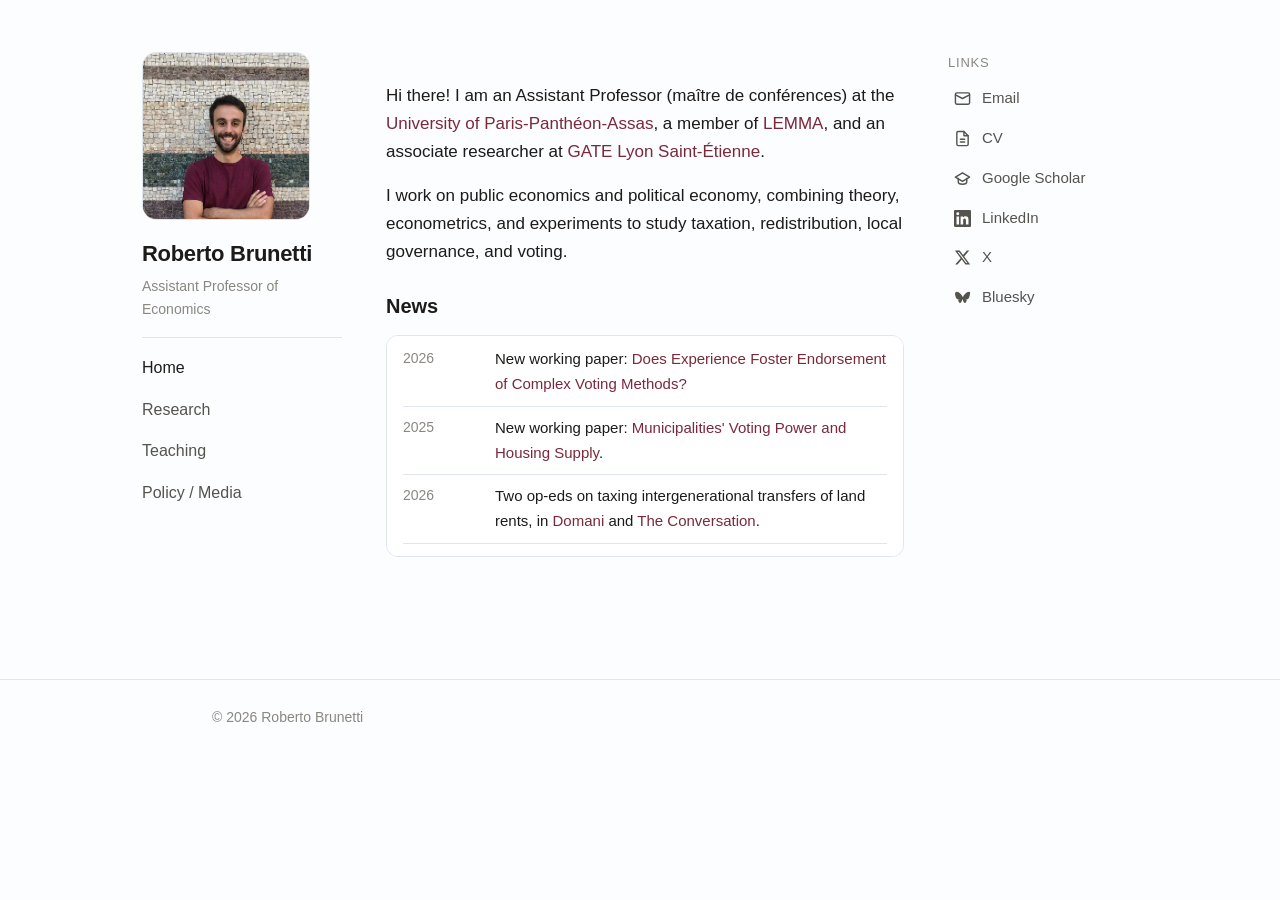
==== index.html @ aec96b2c "Round-square profile photo, 'Hi there!' greeting, refined lambda favicon Co-Authored-By: Claude Opus" ====
<!DOCTYPE html>
<html lang="en">
<head>
  <meta charset="UTF-8" />
  <meta name="viewport" content="width=device-width, initial-scale=1.0" />
  <!-- Google tag (gtag.js) -->
  <script async src="https://www.googletagmanager.com/gtag/js?id=G-P86D275VTE"></script>
  <script>
    window.dataLayer = window.dataLayer || [];
    function gtag(){dataLayer.push(arguments);}
    gtag('js', new Date());
    gtag('config', 'G-P86D275VTE');
  </script>
  <title>Roberto Brunetti — Economist</title>
  <meta name="description" content="Roberto Brunetti is an Assistant Professor of Economics at the University of Paris-Panthéon-Assas, working on public economics and political economy." />
  <meta name="author" content="Roberto Brunetti" />
  <meta property="og:title" content="Roberto Brunetti — Economist" />
  <meta property="og:description" content="Public economics and political economy: taxation, redistribution, local governance, and voting." />
  <meta property="og:type" content="website" />
  <link rel="icon" href="data:image/svg+xml,<svg xmlns='http://www.w3.org/2000/svg' viewBox='0 0 32 32'><path d='M20 4 L6 29 M13.5 12 L27 29' stroke='%23b23a52' stroke-width='5' stroke-linecap='round' stroke-linejoin='round' fill='none'/></svg>" />
  <link rel="stylesheet" href="assets/css/style.css?v=11" />
</head>
<body>
  <main class="home">
    <!-- ===== left: photo + navigation ===== -->
    <aside class="home-left">
      <div class="hero-photo">
        <img src="assets/img/profile.jpg" alt="Roberto Brunetti"
             onerror="this.parentElement.style.display='none'" />
      </div>
      <h1>Roberto Brunetti</h1>
      <p class="role">Assistant Professor of Economics</p>
      <nav class="home-nav">
        <a href="index.html" class="active">Home</a>
        <a href="research.html">Research</a>
        <a href="teaching.html">Teaching</a>
        <a href="policy.html">Policy / Media</a>
      </nav>
    </aside>

    <!-- ===== center: intro + news ===== -->
    <section class="home-center">
      <div class="intro">
        <p class="lead">Hi there! I am an Assistant Professor (maître de conférences) at the <a href="https://www.assas-universite.fr/fr" target="_blank" rel="noopener">University of Paris-Panthéon-Assas</a>, a member of <a href="https://lemma.assas-universite.fr/fr" target="_blank" rel="noopener">LEMMA</a>, and an associate researcher at <a href="https://www.gate.cnrs.fr/" target="_blank" rel="noopener">GATE Lyon Saint-Étienne</a>.</p>
        <p class="lead" style="margin-bottom:0;">I work on public economics and political economy, combining theory, econometrics, and experiments to study taxation, redistribution, local governance, and voting.</p>
      </div>

      <h2>News</h2>
      <div class="news-box">
        <ul class="news">
          <li><span class="date">2026</span><span>New working paper: <a href="https://papers.ssrn.com/sol3/papers.cfm?abstract_id=7101008" target="_blank" rel="noopener">Does Experience Foster Endorsement of Complex Voting Methods?</a></span></li>
          <li><span class="date">2025</span><span>New working paper: <a href="https://hal.science/hal-05642466" target="_blank" rel="noopener">Municipalities' Voting Power and Housing Supply</a>.</span></li>
          <li><span class="date">2026</span><span>Two op-eds on taxing intergenerational transfers of land rents, in <a href="https://www.editorialedomani.it/economia/tassare-successione-suolo-urbano-soluzione-nostri-piedi--p7pt1exl" target="_blank" rel="noopener">Domani</a> and <a href="https://theconversation.com/reduction-de-la-dette-publique-la-solution-pourrait-se-trouver-sous-nos-pieds-283218" target="_blank" rel="noopener">The Conversation</a>.</span></li>
          <li><span class="date">2026</span><span><a href="https://drive.google.com/file/d/1YlqsoiDjfmEGi_3gS3_R8PQSKRM_npho/view?usp=sharing" target="_blank" rel="noopener">Land, Wealth, and Taxation</a> (with C. Gaigné and F. Moizeau) accepted at <em>AEJ: Microeconomics</em>.</span></li>
          <li><span class="date">2026</span><span><a href="https://onlinelibrary.wiley.com/doi/full/10.1111/ecca.70043" target="_blank" rel="noopener">Representative policymakers?</a> (with M. Pourieux) accepted at <em>Economica</em>.</span></li>
          <li><span class="date">2025</span><span>Presented <em>Merit, Environmental Externalities, and Redistribution: An Experiment</em> at the ASFEE conference in Lille.</span></li>
          <li><span class="date">2025</span><span><a href="https://link.springer.com/article/10.1007/s11127-025-01344-8" target="_blank" rel="noopener">How people understand voting rules</a> published in <em>Public Choice</em>.</span></li>
          <li><span class="date">2025</span><span>Policy brief <a href="https://ipsp.org/ressources/policy-brief-2/" target="_blank" rel="noopener">What do people value in equality?</a> on the International Panel on Social Progress website.</span></li>
          <li><span class="date">2024</span><span>The CONDORCET project on voting methods was selected by PEPR Maths-Vives.</span></li>
        </ul>
      </div>
    </section>

    <!-- ===== right: links ===== -->
    <aside class="home-right">
      <p class="links-label">Links</p>
      <nav class="side-links">
        <a href="mailto:roberto.brunetti@assas-universite.fr">
          <svg viewBox="0 0 24 24" fill="none" stroke="currentColor" stroke-width="2" stroke-linecap="round" stroke-linejoin="round"><rect x="2" y="4" width="20" height="16" rx="2"/><path d="m22 7-10 5L2 7"/></svg>
          Email
        </a>
        <a href="CV/CV.pdf" target="_blank" rel="noopener">
          <svg viewBox="0 0 24 24" fill="none" stroke="currentColor" stroke-width="2" stroke-linecap="round" stroke-linejoin="round"><path d="M14 2H6a2 2 0 0 0-2 2v16a2 2 0 0 0 2 2h12a2 2 0 0 0 2-2V8z"/><path d="M14 2v6h6M9 13h6M9 17h6"/></svg>
          CV
        </a>
        <a href="https://scholar.google.com/citations?user=bw_A_UkAAAAJ&hl=fr&oi=ao" target="_blank" rel="noopener">
          <svg viewBox="0 0 24 24" fill="none" stroke="currentColor" stroke-width="2" stroke-linecap="round" stroke-linejoin="round"><path d="M22 10 12 4 2 10l10 6 10-6Z"/><path d="M6 12v5c0 1.5 2.7 3 6 3s6-1.5 6-3v-5"/></svg>
          Google Scholar
        </a>
        <a href="https://fr.linkedin.com/in/roberto-brunetti-56039119a" target="_blank" rel="noopener">
          <svg viewBox="0 0 24 24" fill="currentColor"><path d="M20.45 20.45h-3.56v-5.57c0-1.33-.02-3.04-1.85-3.04-1.85 0-2.13 1.45-2.13 2.94v5.67H9.35V9h3.41v1.56h.05c.48-.9 1.64-1.85 3.37-1.85 3.6 0 4.27 2.37 4.27 5.46v6.28zM5.34 7.43a2.06 2.06 0 1 1 0-4.12 2.06 2.06 0 0 1 0 4.12zM7.12 20.45H3.56V9h3.56v11.45zM22.22 0H1.77C.79 0 0 .77 0 1.73v20.54C0 23.22.79 24 1.77 24h20.45c.98 0 1.78-.78 1.78-1.73V1.73C24 .77 23.2 0 22.22 0z"/></svg>
          LinkedIn
        </a>
        <a href="https://x.com/R_Brunetti_94" target="_blank" rel="noopener">
          <svg viewBox="0 0 24 24" fill="currentColor"><path d="M18.244 2.25h3.308l-7.227 8.26 8.502 11.24H16.17l-5.214-6.817L4.99 21.75H1.68l7.73-8.835L1.254 2.25H8.08l4.713 6.231zm-1.161 17.52h1.833L7.084 4.126H5.117z"/></svg>
          X
        </a>
        <a href="https://bsky.app/profile/robertobrunetti.bsky.social" target="_blank" rel="noopener">
          <svg viewBox="0 0 24 24" fill="currentColor"><path d="M12 10.8C10.7 8.4 7.2 4 4 4 2.5 4 1.5 5 1.5 7.2c0 2.3 1.3 5.3 2 6.2.8 1 1.8 1.4 3 1.4.7 0 1.2-.1 1.6-.2-.4.1-3.5.9-1.1 4 2.1 2.7 3.7-.8 4-1.7l1-2.9 1 2.9c.3.9 1.9 4.4 4 1.7 2.4-3.1-.7-3.9-1.1-4 .4.1.9.2 1.6.2 1.2 0 2.2-.4 3-1.4.7-.9 2-3.9 2-6.2C23.5 5 22.5 4 21 4c-3.2 0-6.7 4.4-8 6.8z"/></svg>
          Bluesky
        </a>
      </nav>
    </aside>
  </main>

  <footer class="site-footer">
    <div class="container" style="display:flex; justify-content:space-between; width:100%; flex-wrap:wrap; gap:10px;">
      <span>© 2026 Roberto Brunetti</span>
    </div>
  </footer>
</body>
</html>
---- assets/css/style.css ----
/* ============================================================
   Roberto Brunetti — academic website
   Design tokens + base styles.
   ============================================================ */

:root {
  --max-width: 900px;

  /* light theme */
  --bg: #fcfdff;            /* barely-there cool blue */
  --surface: #ffffff;
  --text: #1c1b19;
  --text-secondary: #55534e;
  --text-muted: #8a8780;
  --border: #e1e6ee;
  --border-strong: #ccd3df;
  --accent: #8a2f43;        /* burgundy */
  --accent-bg: #f6e9ed;
  --accent-text: #7a293b;

  --radius: 10px;
  --font-sans: -apple-system, BlinkMacSystemFont, "Segoe UI", Roboto, Helvetica, Arial, sans-serif;
  --font-serif: Georgia, "Times New Roman", serif;
}

* { box-sizing: border-box; }

html { scroll-behavior: smooth; }

body {
  margin: 0;
  background: var(--bg);
  color: var(--text);
  font-family: var(--font-sans);
  font-size: 17px;
  line-height: 1.65;
  -webkit-font-smoothing: antialiased;
  text-rendering: optimizeLegibility;
}

a { color: var(--accent-text); text-decoration: none; }
a:hover { font-style: italic; }

.container {
  max-width: var(--max-width);
  margin: 0 auto;
  padding: 0 22px;
}

/* ---------- header / nav ---------- */
.site-header {
  border-bottom: 1px solid var(--border);
  background: color-mix(in srgb, var(--bg) 85%, transparent);
  position: sticky;
  top: 0;
  z-index: 10;
  backdrop-filter: saturate(1.2) blur(8px);
}
.nav {
  display: flex;
  align-items: center;
  justify-content: space-between;
  gap: 8px 16px;
  flex-wrap: wrap;
  min-height: 58px;
}
.nav-brand { font-weight: 600; font-size: 16px; color: var(--text); }
.nav-brand:hover { text-decoration: none; }
.nav-links { display: flex; align-items: center; flex-wrap: wrap; gap: 4px; }
.nav-links a {
  color: var(--text-secondary);
  padding: 6px 11px;
  border-radius: var(--radius);
  font-size: 15px;
}
.nav-links a:hover { color: var(--text); background: var(--surface); text-decoration: none; }
.nav-links a.active { color: var(--text); font-weight: 500; }

/* ---------- home layout: sidebar + content ---------- */
.layout {
  display: grid;
  grid-template-columns: 205px 1fr;
  gap: 46px;
  align-items: start;
  padding-top: 44px;
}
.sidebar { position: sticky; top: 78px; }

.hero-photo {
  width: 178px; height: 178px;
  border-radius: 14px;
  overflow: hidden;
  border: 1px solid var(--border);
  background: var(--accent-bg);
  margin-bottom: 18px;
  transform: translateZ(0);
  isolation: isolate;
}
.hero-photo img {
  display: block;
  width: 100%; height: 100%;
  object-fit: cover;
  object-position: 50% 0%;
  transform: translateX(-3px) scale(1.85);
  transform-origin: 50% 36%;
}

.sidebar h1 { margin: 0 0 5px; font-size: 23px; font-weight: 600; letter-spacing: -0.3px; }
.role { margin: 0 0 3px; font-size: 16px; color: var(--text-secondary); }
.affil { margin: 0; font-size: 14px; color: var(--text-muted); line-height: 1.5; }
.lead { margin: 0 0 16px; font-size: 17px; }

.side-links {
  display: flex; flex-direction: column; gap: 1px;
  margin-top: 18px;
  border-top: 1px solid var(--border);
  padding-top: 12px;
}
.side-links a {
  display: flex; align-items: center; gap: 11px;
  padding: 7px 6px;
  font-size: 15px;
  color: var(--text-secondary);
  border-radius: 7px;
}
.side-links a:hover { color: var(--text); background: var(--surface); text-decoration: none; }
.side-links svg { width: 17px; height: 17px; flex-shrink: 0; }

@media (max-width: 720px) {
  .layout { grid-template-columns: 1fr; gap: 28px; padding-top: 30px; }
  .sidebar { position: static; }
  .hero-photo { width: 160px; height: 160px; }
  .side-links { max-width: 320px; }
}

/* ---------- home: three-column landing ---------- */
.home {
  max-width: 1040px;
  margin: 0 auto;
  padding: 52px 22px;
  display: grid;
  grid-template-columns: 200px minmax(0, 1fr) 190px;
  gap: 44px;
  align-items: start;
}
.home-left { position: sticky; top: 32px; }
.home-left .hero-photo { width: 168px; height: 168px; margin-bottom: 16px; }
.home-left h1 { margin: 0 0 3px; font-size: 22px; font-weight: 600; letter-spacing: -0.3px; }
.home-left .role { margin: 0 0 16px; font-size: 14px; color: var(--text-muted); }
.home-nav { display: flex; flex-direction: column; gap: 1px; border-top: 1px solid var(--border); padding-top: 10px; }
.home-nav a { padding: 7px 0; font-size: 16px; color: var(--text-secondary); }
.home-nav a:hover { color: var(--text); text-decoration: none; }
.home-nav a.active { color: var(--text); font-weight: 500; }

.home-center { min-width: 0; }
.home-center .intro { margin-bottom: 24px; }
.home-center h2 { font-size: 20px; font-weight: 600; margin: 0 0 12px; }
.news-box {
  max-height: 222px;
  overflow-y: auto;
  border: 1px solid var(--border);
  border-radius: 12px;
  background: var(--surface);
  padding: 2px 16px;
}

.home-right { position: sticky; top: 32px; }
.home-right .links-label { margin: 0 0 6px; font-size: 13px; text-transform: uppercase; letter-spacing: 0.06em; color: var(--text-muted); }
.home-right .side-links { border-top: none; margin-top: 0; padding-top: 0; }

@media (max-width: 820px) {
  .home { grid-template-columns: 1fr; gap: 30px; padding-top: 34px; }
  .home-left, .home-right { position: static; }
  .news-box { max-height: 240px; }
  .home-right .side-links { max-width: 340px; }
}

/* ---------- inner-page layout: left nav + content ---------- */
.page {
  max-width: 1040px;
  margin: 0 auto;
  padding: 52px 22px;
  display: grid;
  grid-template-columns: 200px minmax(0, 1fr);
  gap: 44px;
  align-items: start;
}
.page-left { position: sticky; top: 32px; }
.page-left h1 { margin: 0 0 3px; font-size: 22px; font-weight: 600; letter-spacing: -0.3px; }
.page-left .role { margin: 0 0 16px; font-size: 14px; color: var(--text-muted); }
.page-content { min-width: 0; }
.page-content > :first-child { margin-top: 0; }

@media (max-width: 820px) {
  .page { grid-template-columns: 1fr; gap: 24px; padding-top: 34px; }
  .page-left { position: static; }
}

/* ---------- sections ---------- */
section { padding: 30px 0; }
[id] { scroll-margin-top: 74px; }

/* ---------- red accents on inner pages ---------- */
.page-content .group { color: var(--accent-text); }
.page-content .pub .venue { color: var(--accent-text); }
.section-head {
  display: flex; align-items: baseline; justify-content: space-between;
  border-top: 1px solid var(--border);
  padding-top: 24px;
  margin-bottom: 18px;
}
.section-head h2 { margin: 0; font-size: 21px; font-weight: 600; }
.section-head a { font-size: 14px; }
h2.standalone { font-size: 21px; font-weight: 600; margin: 0 0 18px; }
h3.group { font-size: 15px; font-weight: 600; color: var(--text-muted); text-transform: uppercase; letter-spacing: 0.06em; margin: 32px 0 14px; }

/* ---------- publication cards ---------- */
.pub-list { display: flex; flex-direction: column; gap: 12px; }
.pub {
  background: var(--surface);
  border: 1px solid var(--border);
  border-radius: 12px;
  padding: 16px 18px;
  display: flex;
  gap: 14px;
}
.pub .pnum {
  flex-shrink: 0;
  font-size: 15px;
  font-variant-numeric: tabular-nums;
  color: var(--text-muted);
  padding-top: 1px;
}
.pub-body { flex: 1; min-width: 0; }
.pub .title { margin: 0 0 4px; font-size: 16px; font-weight: 600; line-height: 1.4; }
.pub .meta { margin: 0; font-size: 14px; color: var(--text-secondary); }
.pub .venue { font-style: italic; }
.pub .status { color: var(--text-secondary); }
.pub .pub-links { margin-top: 8px; display: flex; gap: 12px; flex-wrap: wrap; }
.pub .pub-links a, .abstract-toggle {
  font-size: 13px; color: var(--text-muted);
  background: none; border: none; padding: 0; cursor: pointer;
  font-family: inherit;
  display: inline-flex; align-items: center; gap: 4px;
}
.pub .pub-links a:hover, .abstract-toggle:hover { color: var(--accent-text); text-decoration: none; }
.abstract {
  margin-top: 10px;
  font-size: 14.5px;
  color: var(--text-secondary);
  line-height: 1.6;
  border-left: 2px solid var(--border-strong);
  padding-left: 12px;
  display: none;
}
.abstract.open { display: block; }

/* ---------- news / updates ---------- */
.news { list-style: none; padding: 0; margin: 0; }
.news li { display: flex; gap: 14px; padding: 9px 0; border-bottom: 1px solid var(--border); font-size: 15px; }
.news li:last-child { border-bottom: none; }
.news .date { flex-shrink: 0; width: 78px; color: var(--text-muted); font-size: 14px; font-variant-numeric: tabular-nums; }

/* ---------- interests / generic prose ---------- */
.prose p { margin: 0 0 14px; }
.tags { display: flex; flex-wrap: wrap; gap: 8px; margin-top: 4px; }
.tag { font-size: 14px; padding: 5px 12px; border-radius: 20px; background: var(--surface); border: 1px solid var(--border); color: var(--text-secondary); }

/* ---------- co-authors ---------- */
.coauthors { display: flex; flex-wrap: wrap; gap: 8px; }
.coauthors a, .coauthors span { font-size: 14px; padding: 5px 12px; border-radius: 20px; background: var(--surface); border: 1px solid var(--border); color: var(--text-secondary); }
.coauthors a:hover { color: var(--accent-text); border-color: var(--border-strong); text-decoration: none; }

/* ---------- teaching ---------- */
.course {
  background: var(--surface);
  border: 1px solid var(--border);
  border-radius: 12px;
  padding: 16px 18px;
  margin-bottom: 12px;
}
.course .ctitle { margin: 0 0 3px; font-size: 16px; font-weight: 600; }
.course .cmeta { margin: 0; font-size: 14px; color: var(--text-secondary); }
.course .cdesc { margin: 8px 0 0; font-size: 14.5px; color: var(--text-secondary); }
.materials { margin-top: 12px; }
.materials > summary { cursor: pointer; font-size: 14px; color: var(--text-secondary); list-style: none; }
.materials > summary::-webkit-details-marker { display: none; }
.materials > summary::before { content: "▸ "; font-size: 11px; }
.materials[open] > summary::before { content: "▾ "; }
.materials > summary:hover { color: var(--accent-text); }
.material-list { list-style: none; margin: 10px 0 2px; padding: 0; display: grid; gap: 6px; }
.material-list a { font-size: 14px; color: var(--text-secondary); }
.material-list a:hover { color: var(--accent-text); }

/* ---------- quote generator ---------- */
.quote-box { display: flex; gap: 16px; align-items: flex-start; background: var(--surface); border: 1px solid var(--border); border-radius: 12px; padding: 16px 18px; margin-bottom: 30px; }
.q-portrait { width: 64px; height: 82px; border-radius: 8px; object-fit: cover; object-position: 50% 12%; flex-shrink: 0; border: 1px solid var(--border); }
.quote-box blockquote { margin: 0; flex: 1; min-width: 0; }
.q-primary { margin: 0 0 6px; font-family: var(--font-serif); font-style: italic; font-size: 16px; color: var(--text); line-height: 1.6; white-space: pre-line; }
.q-secondary { margin: 0 0 8px; font-size: 14px; color: var(--text-secondary); line-height: 1.6; }
.q-author { margin: 0; font-size: 13px; color: var(--text-muted); }
.quote-refresh { flex-shrink: 0; background: none; border: 1px solid var(--border-strong); color: var(--text-secondary); width: 34px; height: 34px; border-radius: 8px; cursor: pointer; display: inline-flex; align-items: center; justify-content: center; }
.quote-refresh:hover { color: var(--accent-text); border-color: var(--text-muted); }
.quote-refresh svg { width: 16px; height: 16px; }

/* ---------- CV embed ---------- */
.cv-frame {
  width: 100%; height: 80vh;
  border: 1px solid var(--border);
  border-radius: 12px;
  background: var(--surface);
}

/* ---------- footer ---------- */
.site-footer {
  border-top: 1px solid var(--border);
  margin-top: 40px;
  padding: 26px 0;
  color: var(--text-muted);
  font-size: 14px;
  display: flex;
  justify-content: space-between;
  flex-wrap: wrap;
  gap: 10px;
}
.site-footer a { color: var(--text-muted); }
.site-footer a:hover { color: var(--text-secondary); }

/* ---------- responsive ---------- */
@media (max-width: 620px) {
  body { font-size: 16px; }
  .nav-links a { padding: 6px 8px; font-size: 14px; }
  .nav-brand { font-size: 15px; }
  .pub { flex-direction: column; gap: 8px; }
  .pub .pnum { align-self: flex-start; }
}
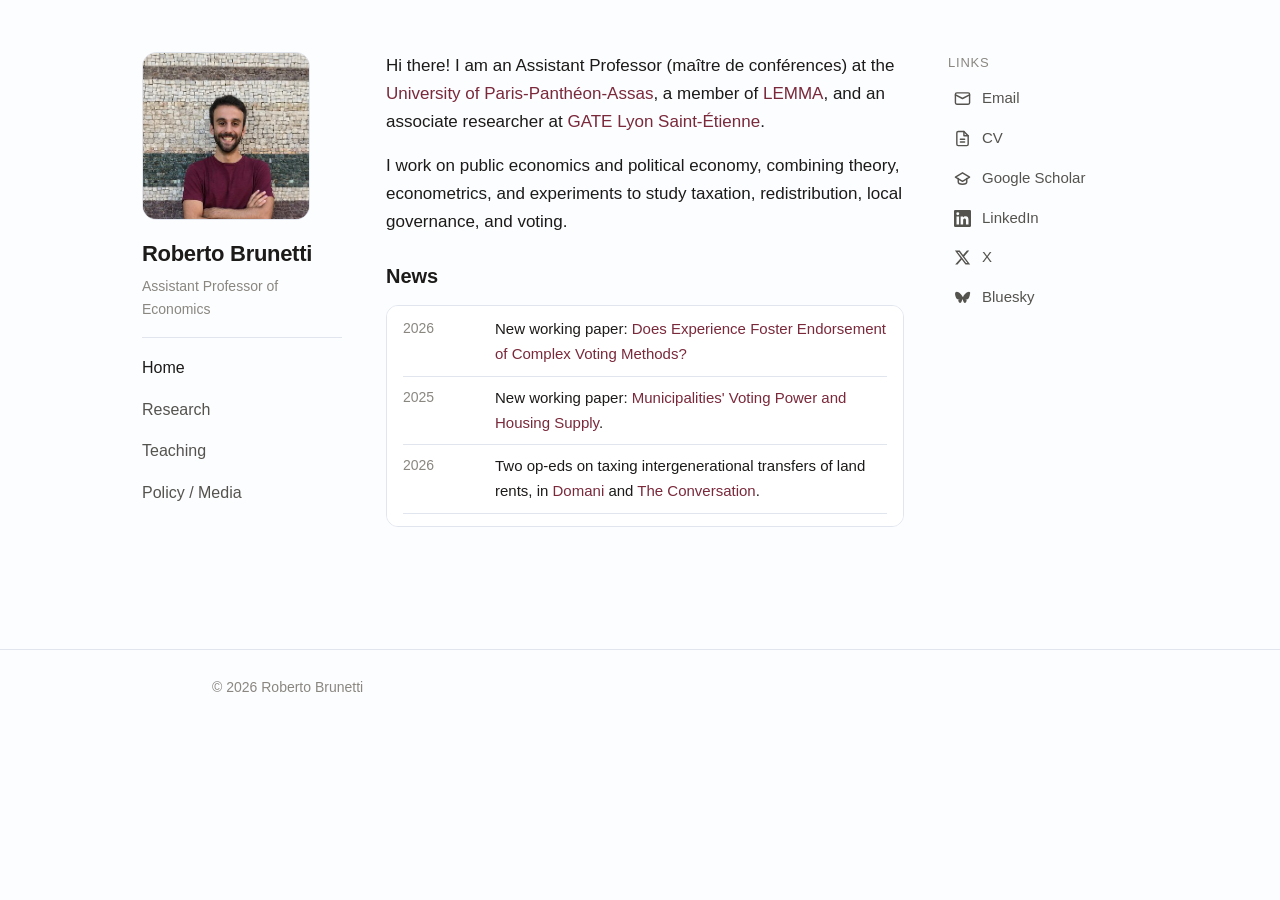
==== commit 3b63a669: "Align home intro text with top of profile photo Co-Authored-By: Claude Opus 4.8 <noreply@anthropic.c" ====
--- a/index.html
+++ b/index.html
@@ -18,7 +18,7 @@
   <meta property="og:description" content="Public economics and political economy: taxation, redistribution, local governance, and voting." />
   <meta property="og:type" content="website" />
   <link rel="icon" href="data:image/svg+xml,<svg xmlns='http://www.w3.org/2000/svg' viewBox='0 0 32 32'><path d='M20 4 L6 29 M13.5 12 L27 29' stroke='%23b23a52' stroke-width='5' stroke-linecap='round' stroke-linejoin='round' fill='none'/></svg>" />
-  <link rel="stylesheet" href="assets/css/style.css?v=11" />
+  <link rel="stylesheet" href="assets/css/style.css?v=12" />
 </head>
 <body>
   <main class="home">
--- a/assets/css/style.css
+++ b/assets/css/style.css
@@ -152,7 +152,7 @@
 .home-nav a:hover { color: var(--text); text-decoration: none; }
 .home-nav a.active { color: var(--text); font-weight: 500; }
 
-.home-center { min-width: 0; }
+.home-center { min-width: 0; padding-top: 0; }
 .home-center .intro { margin-bottom: 24px; }
 .home-center h2 { font-size: 20px; font-weight: 600; margin: 0 0 12px; }
 .news-box {
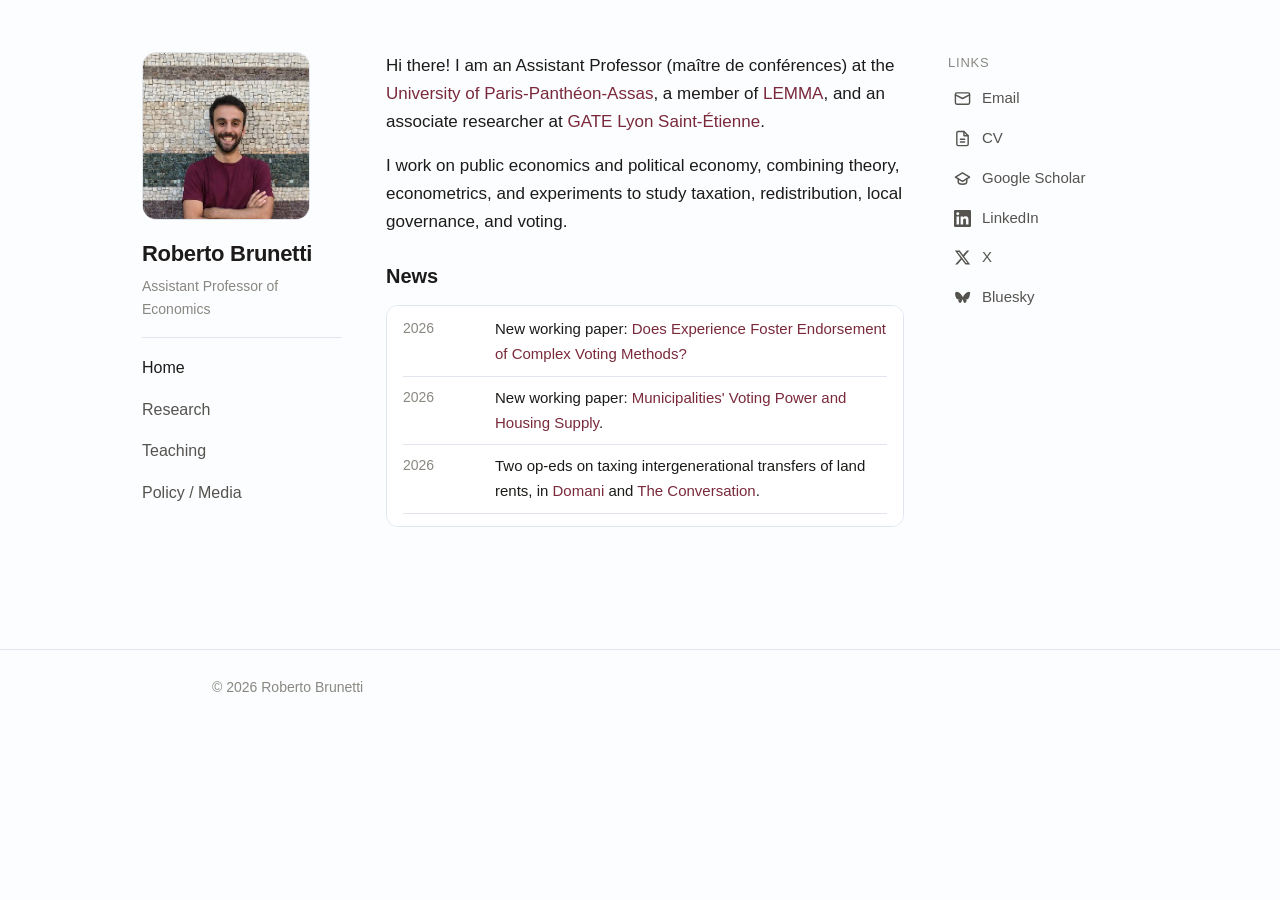
==== commit 6a50bf19: "Content update, August 2026: news, WIP paper, co-author links, CV refresh Website: fix Municipalitie" ====
--- a/index.html
+++ b/index.html
@@ -17,7 +17,7 @@
   <meta property="og:title" content="Roberto Brunetti — Economist" />
   <meta property="og:description" content="Public economics and political economy: taxation, redistribution, local governance, and voting." />
   <meta property="og:type" content="website" />
-  <link rel="icon" href="data:image/svg+xml,<svg xmlns='http://www.w3.org/2000/svg' viewBox='0 0 32 32'><path d='M20 4 L6 29 M13.5 12 L27 29' stroke='%23b23a52' stroke-width='5' stroke-linecap='round' stroke-linejoin='round' fill='none'/></svg>" />
+  <link rel="icon" type="image/svg+xml" sizes="any" href="favicon.svg" />
   <link rel="stylesheet" href="assets/css/style.css?v=12" />
 </head>
 <body>
@@ -49,7 +49,7 @@
       <div class="news-box">
         <ul class="news">
           <li><span class="date">2026</span><span>New working paper: <a href="https://papers.ssrn.com/sol3/papers.cfm?abstract_id=7101008" target="_blank" rel="noopener">Does Experience Foster Endorsement of Complex Voting Methods?</a></span></li>
-          <li><span class="date">2025</span><span>New working paper: <a href="https://hal.science/hal-05642466" target="_blank" rel="noopener">Municipalities' Voting Power and Housing Supply</a>.</span></li>
+          <li><span class="date">2026</span><span>New working paper: <a href="https://hal.science/hal-05642466" target="_blank" rel="noopener">Municipalities' Voting Power and Housing Supply</a>.</span></li>
           <li><span class="date">2026</span><span>Two op-eds on taxing intergenerational transfers of land rents, in <a href="https://www.editorialedomani.it/economia/tassare-successione-suolo-urbano-soluzione-nostri-piedi--p7pt1exl" target="_blank" rel="noopener">Domani</a> and <a href="https://theconversation.com/reduction-de-la-dette-publique-la-solution-pourrait-se-trouver-sous-nos-pieds-283218" target="_blank" rel="noopener">The Conversation</a>.</span></li>
           <li><span class="date">2026</span><span><a href="https://drive.google.com/file/d/1YlqsoiDjfmEGi_3gS3_R8PQSKRM_npho/view?usp=sharing" target="_blank" rel="noopener">Land, Wealth, and Taxation</a> (with C. Gaigné and F. Moizeau) accepted at <em>AEJ: Microeconomics</em>.</span></li>
           <li><span class="date">2026</span><span><a href="https://onlinelibrary.wiley.com/doi/full/10.1111/ecca.70043" target="_blank" rel="noopener">Representative policymakers?</a> (with M. Pourieux) accepted at <em>Economica</em>.</span></li>
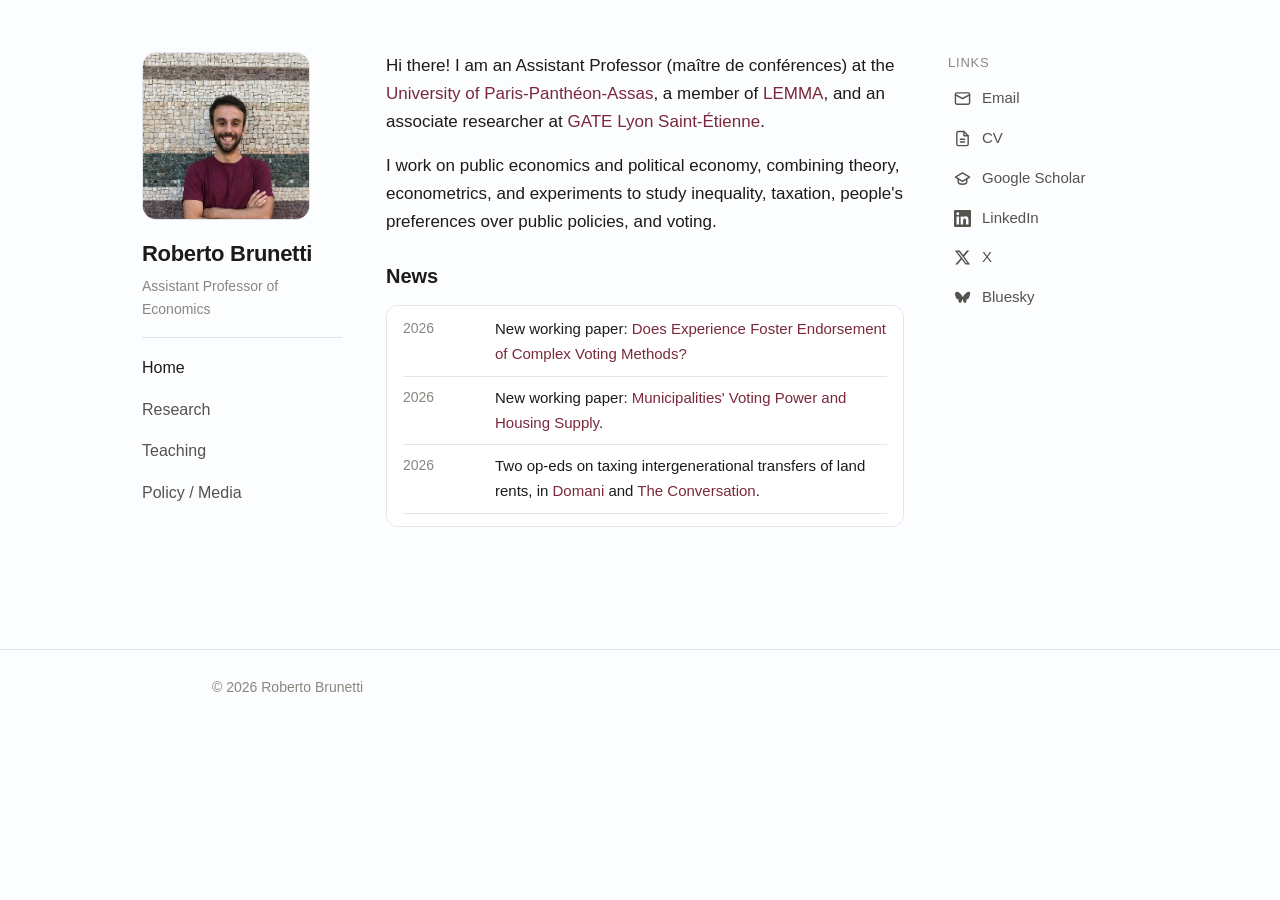
==== commit ac19b025: "Update index.html" ====
--- a/index.html
+++ b/index.html
@@ -42,7 +42,7 @@
     <section class="home-center">
       <div class="intro">
         <p class="lead">Hi there! I am an Assistant Professor (maître de conférences) at the <a href="https://www.assas-universite.fr/fr" target="_blank" rel="noopener">University of Paris-Panthéon-Assas</a>, a member of <a href="https://lemma.assas-universite.fr/fr" target="_blank" rel="noopener">LEMMA</a>, and an associate researcher at <a href="https://www.gate.cnrs.fr/" target="_blank" rel="noopener">GATE Lyon Saint-Étienne</a>.</p>
-        <p class="lead" style="margin-bottom:0;">I work on public economics and political economy, combining theory, econometrics, and experiments to study taxation, redistribution, local governance, and voting.</p>
+        <p class="lead" style="margin-bottom:0;">I work on public economics and political economy, combining theory, econometrics, and experiments to study inequality, taxation, people's preferences over public policies, and voting.</p>
       </div>
 
       <h2>News</h2>
@@ -53,7 +53,7 @@
           <li><span class="date">2026</span><span>Two op-eds on taxing intergenerational transfers of land rents, in <a href="https://www.editorialedomani.it/economia/tassare-successione-suolo-urbano-soluzione-nostri-piedi--p7pt1exl" target="_blank" rel="noopener">Domani</a> and <a href="https://theconversation.com/reduction-de-la-dette-publique-la-solution-pourrait-se-trouver-sous-nos-pieds-283218" target="_blank" rel="noopener">The Conversation</a>.</span></li>
           <li><span class="date">2026</span><span><a href="https://drive.google.com/file/d/1YlqsoiDjfmEGi_3gS3_R8PQSKRM_npho/view?usp=sharing" target="_blank" rel="noopener">Land, Wealth, and Taxation</a> (with C. Gaigné and F. Moizeau) accepted at <em>AEJ: Microeconomics</em>.</span></li>
           <li><span class="date">2026</span><span><a href="https://onlinelibrary.wiley.com/doi/full/10.1111/ecca.70043" target="_blank" rel="noopener">Representative policymakers?</a> (with M. Pourieux) accepted at <em>Economica</em>.</span></li>
-          <li><span class="date">2025</span><span>Presented <em>Merit, Environmental Externalities, and Redistribution: An Experiment</em> at the ASFEE conference in Lille.</span></li>
+          <li><span class="date">2026</span><span>Presented <em>Merit, Environmental Externalities, and Redistribution: An Experiment</em> at the ASFEE conference in Lille.</span></li>
           <li><span class="date">2025</span><span><a href="https://link.springer.com/article/10.1007/s11127-025-01344-8" target="_blank" rel="noopener">How people understand voting rules</a> published in <em>Public Choice</em>.</span></li>
           <li><span class="date">2025</span><span>Policy brief <a href="https://ipsp.org/ressources/policy-brief-2/" target="_blank" rel="noopener">What do people value in equality?</a> on the International Panel on Social Progress website.</span></li>
           <li><span class="date">2024</span><span>The CONDORCET project on voting methods was selected by PEPR Maths-Vives.</span></li>
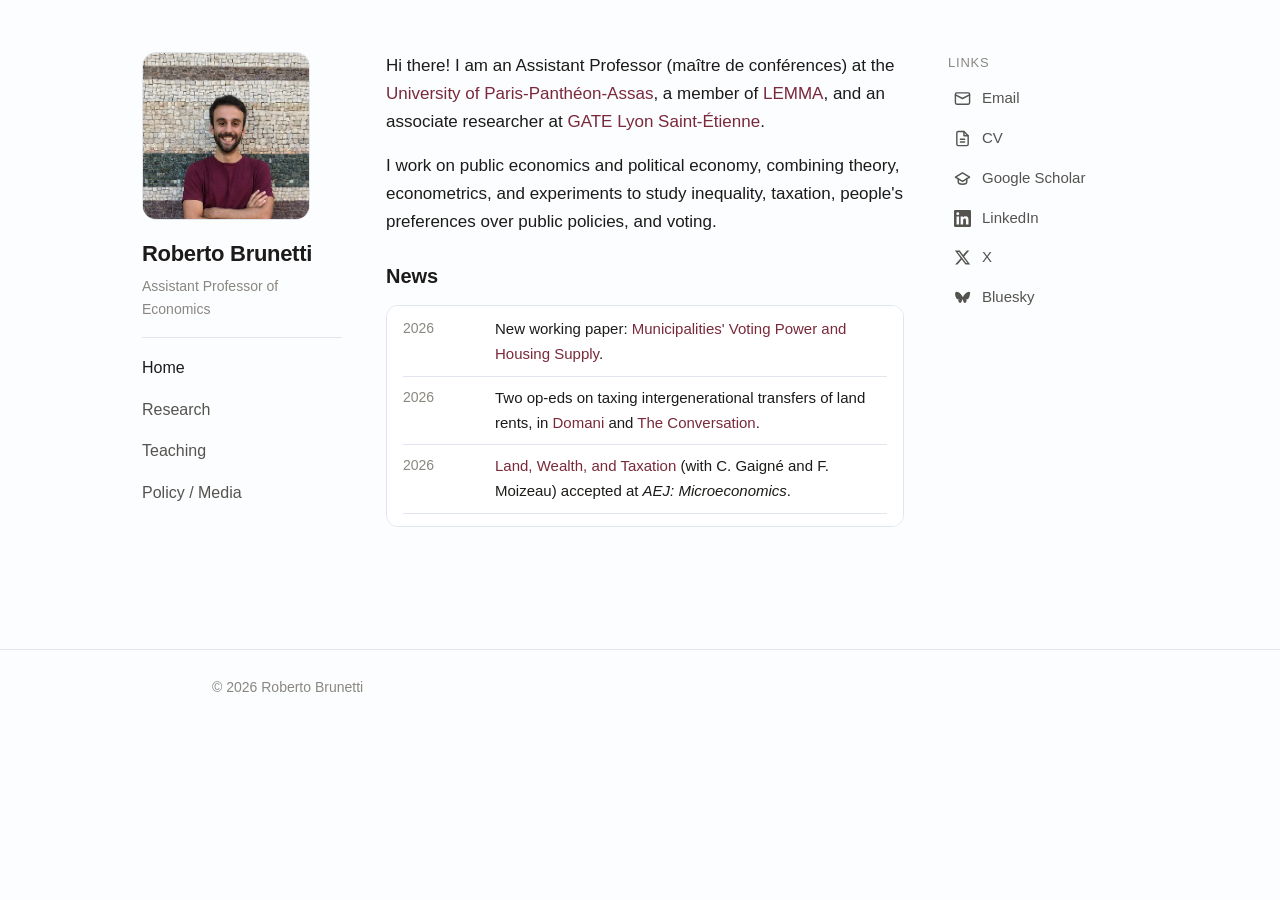
==== commit 272a80fe: "Add lavoce.info op-ed; drop voting-methods news entry Co-Authored-By: Claude Opus 5 (1M context) <no" ====
--- a/index.html
+++ b/index.html
@@ -48,7 +48,6 @@
       <h2>News</h2>
       <div class="news-box">
         <ul class="news">
-          <li><span class="date">2026</span><span>New working paper: <a href="https://papers.ssrn.com/sol3/papers.cfm?abstract_id=7101008" target="_blank" rel="noopener">Does Experience Foster Endorsement of Complex Voting Methods?</a></span></li>
           <li><span class="date">2026</span><span>New working paper: <a href="https://hal.science/hal-05642466" target="_blank" rel="noopener">Municipalities' Voting Power and Housing Supply</a>.</span></li>
           <li><span class="date">2026</span><span>Two op-eds on taxing intergenerational transfers of land rents, in <a href="https://www.editorialedomani.it/economia/tassare-successione-suolo-urbano-soluzione-nostri-piedi--p7pt1exl" target="_blank" rel="noopener">Domani</a> and <a href="https://theconversation.com/reduction-de-la-dette-publique-la-solution-pourrait-se-trouver-sous-nos-pieds-283218" target="_blank" rel="noopener">The Conversation</a>.</span></li>
           <li><span class="date">2026</span><span><a href="https://drive.google.com/file/d/1YlqsoiDjfmEGi_3gS3_R8PQSKRM_npho/view?usp=sharing" target="_blank" rel="noopener">Land, Wealth, and Taxation</a> (with C. Gaigné and F. Moizeau) accepted at <em>AEJ: Microeconomics</em>.</span></li>
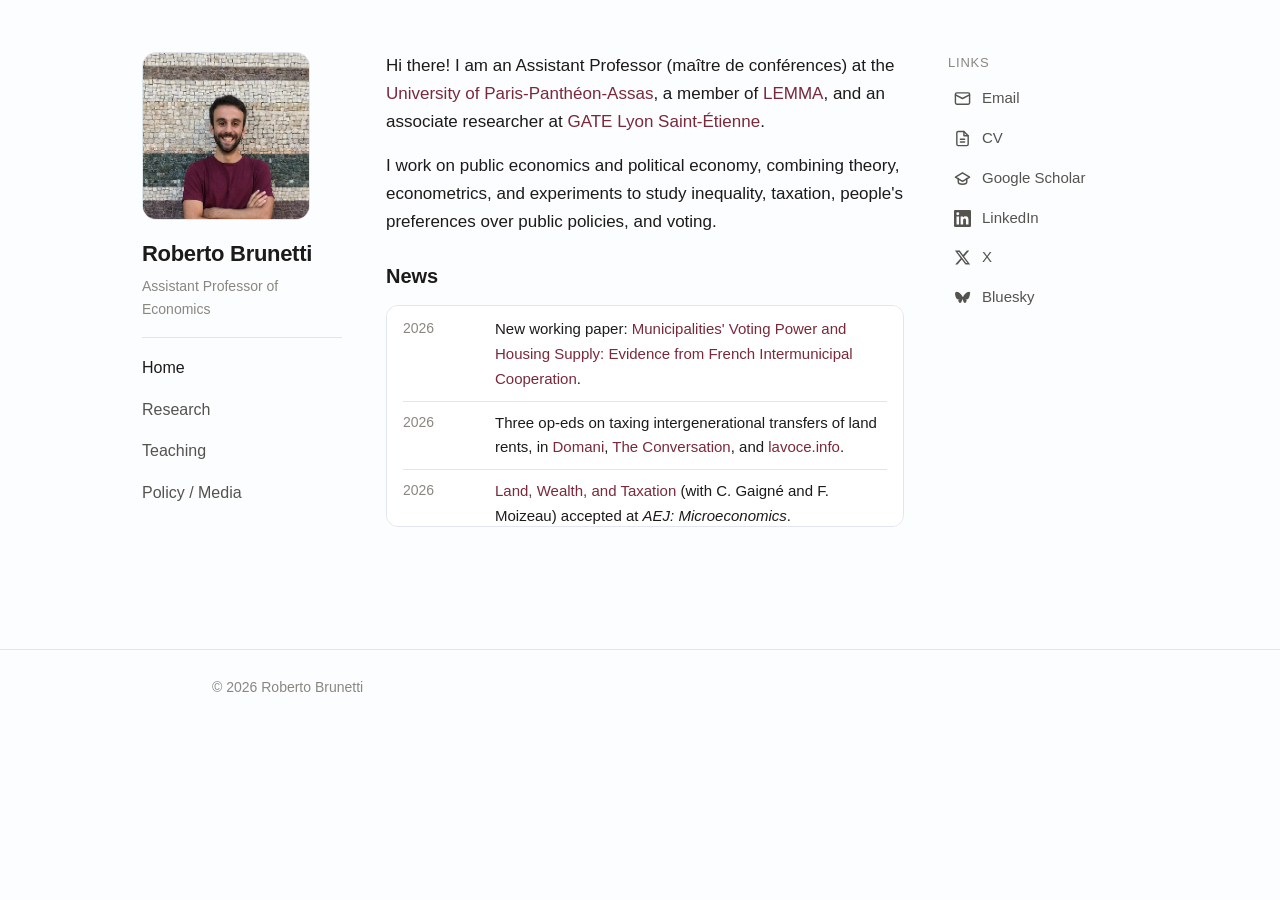
==== commit adac07b6: "News: add lavoce.info op-ed and use full paper titles - Op-ed item now lists three outlets, adding l" ====
--- a/index.html
+++ b/index.html
@@ -48,12 +48,12 @@
       <h2>News</h2>
       <div class="news-box">
         <ul class="news">
-          <li><span class="date">2026</span><span>New working paper: <a href="https://hal.science/hal-05642466" target="_blank" rel="noopener">Municipalities' Voting Power and Housing Supply</a>.</span></li>
-          <li><span class="date">2026</span><span>Two op-eds on taxing intergenerational transfers of land rents, in <a href="https://www.editorialedomani.it/economia/tassare-successione-suolo-urbano-soluzione-nostri-piedi--p7pt1exl" target="_blank" rel="noopener">Domani</a> and <a href="https://theconversation.com/reduction-de-la-dette-publique-la-solution-pourrait-se-trouver-sous-nos-pieds-283218" target="_blank" rel="noopener">The Conversation</a>.</span></li>
+          <li><span class="date">2026</span><span>New working paper: <a href="https://hal.science/hal-05642466" target="_blank" rel="noopener">Municipalities' Voting Power and Housing Supply: Evidence from French Intermunicipal Cooperation</a>.</span></li>
+          <li><span class="date">2026</span><span>Three op-eds on taxing intergenerational transfers of land rents, in <a href="https://www.editorialedomani.it/economia/tassare-successione-suolo-urbano-soluzione-nostri-piedi--p7pt1exl" target="_blank" rel="noopener">Domani</a>, <a href="https://theconversation.com/reduction-de-la-dette-publique-la-solution-pourrait-se-trouver-sous-nos-pieds-283218" target="_blank" rel="noopener">The Conversation</a>, and <a href="https://lavoce.info/archives/112115/tassare-la-terra-che-si-eredita/" target="_blank" rel="noopener">lavoce.info</a>.</span></li>
           <li><span class="date">2026</span><span><a href="https://drive.google.com/file/d/1YlqsoiDjfmEGi_3gS3_R8PQSKRM_npho/view?usp=sharing" target="_blank" rel="noopener">Land, Wealth, and Taxation</a> (with C. Gaigné and F. Moizeau) accepted at <em>AEJ: Microeconomics</em>.</span></li>
-          <li><span class="date">2026</span><span><a href="https://onlinelibrary.wiley.com/doi/full/10.1111/ecca.70043" target="_blank" rel="noopener">Representative policymakers?</a> (with M. Pourieux) accepted at <em>Economica</em>.</span></li>
+          <li><span class="date">2026</span><span><a href="https://onlinelibrary.wiley.com/doi/full/10.1111/ecca.70043" target="_blank" rel="noopener">Representative Policymakers? A Behavioural Experiment with French Politicians</a> (with M. Pourieux) accepted at <em>Economica</em>.</span></li>
           <li><span class="date">2026</span><span>Presented <em>Merit, Environmental Externalities, and Redistribution: An Experiment</em> at the ASFEE conference in Lille.</span></li>
-          <li><span class="date">2025</span><span><a href="https://link.springer.com/article/10.1007/s11127-025-01344-8" target="_blank" rel="noopener">How people understand voting rules</a> published in <em>Public Choice</em>.</span></li>
+          <li><span class="date">2025</span><span><a href="https://link.springer.com/article/10.1007/s11127-025-01344-8" target="_blank" rel="noopener">How People Understand Voting Rules</a> published in <em>Public Choice</em>.</span></li>
           <li><span class="date">2025</span><span>Policy brief <a href="https://ipsp.org/ressources/policy-brief-2/" target="_blank" rel="noopener">What do people value in equality?</a> on the International Panel on Social Progress website.</span></li>
           <li><span class="date">2024</span><span>The CONDORCET project on voting methods was selected by PEPR Maths-Vives.</span></li>
         </ul>
